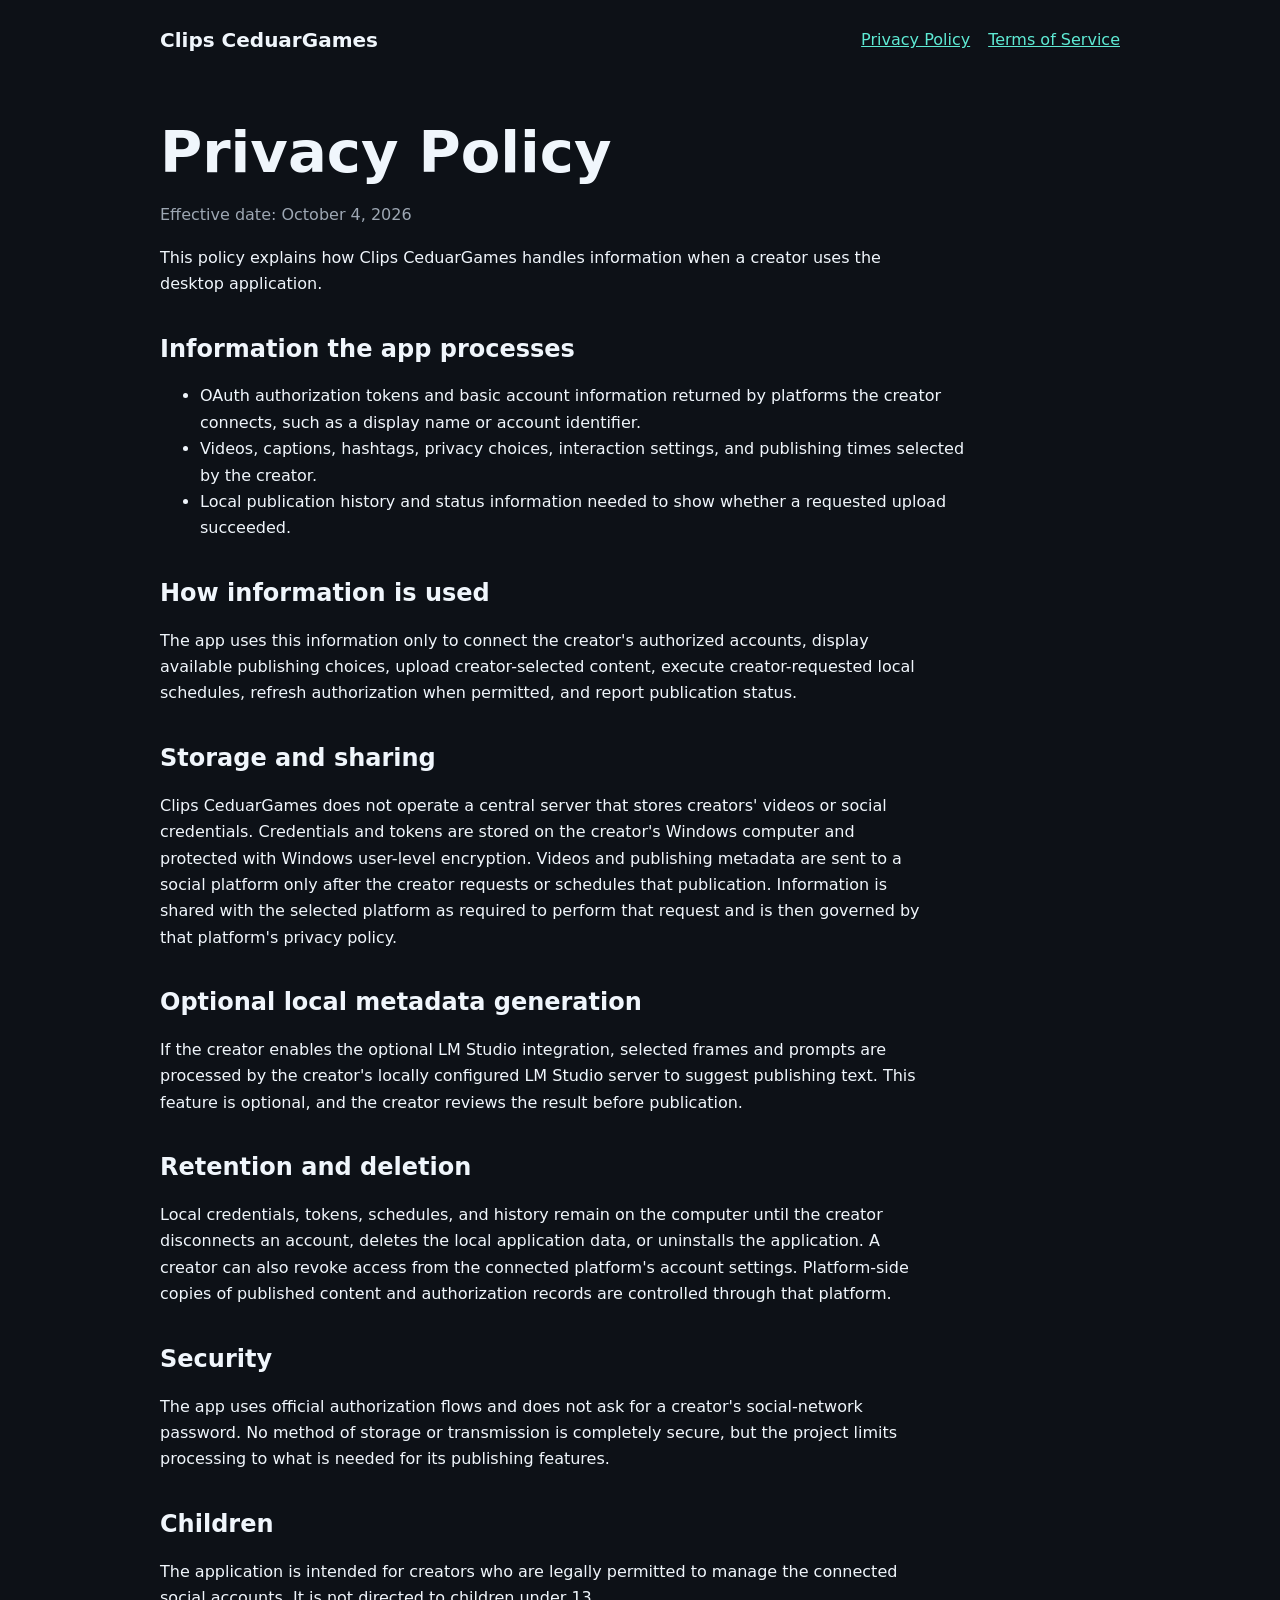
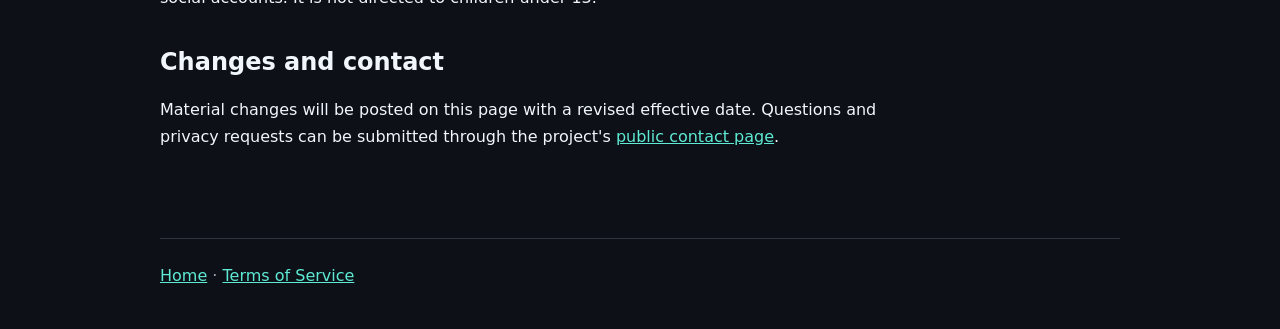
==== privacy.html @ dc1ae51b "Cargar scripts para visualización" ====
<!doctype html>
<html lang="en">
<head>
  <meta charset="utf-8">
  <meta name="viewport" content="width=device-width, initial-scale=1">
  <title>Privacy Policy — Clips CeduarGames</title>
  <link rel="stylesheet" href="styles.css">
</head>
<body>
  <header>
    <a class="brand" href="index.html">Clips CeduarGames</a>
    <nav><a href="privacy.html">Privacy Policy</a><a href="terms.html">Terms of Service</a></nav>
  </header>
  <main>
    <h1>Privacy Policy</h1>
    <p class="muted">Effective date: October 4, 2026</p>
    <p>This policy explains how Clips CeduarGames handles information when a creator uses the desktop application.</p>

    <h2>Information the app processes</h2>
    <ul>
      <li>OAuth authorization tokens and basic account information returned by platforms the creator connects, such as a display name or account identifier.</li>
      <li>Videos, captions, hashtags, privacy choices, interaction settings, and publishing times selected by the creator.</li>
      <li>Local publication history and status information needed to show whether a requested upload succeeded.</li>
    </ul>

    <h2>How information is used</h2>
    <p>The app uses this information only to connect the creator's authorized accounts, display available publishing choices, upload creator-selected content, execute creator-requested local schedules, refresh authorization when permitted, and report publication status.</p>

    <h2>Storage and sharing</h2>
    <p>Clips CeduarGames does not operate a central server that stores creators' videos or social credentials. Credentials and tokens are stored on the creator's Windows computer and protected with Windows user-level encryption. Videos and publishing metadata are sent to a social platform only after the creator requests or schedules that publication. Information is shared with the selected platform as required to perform that request and is then governed by that platform's privacy policy.</p>

    <h2>Optional local metadata generation</h2>
    <p>If the creator enables the optional LM Studio integration, selected frames and prompts are processed by the creator's locally configured LM Studio server to suggest publishing text. This feature is optional, and the creator reviews the result before publication.</p>

    <h2>Retention and deletion</h2>
    <p>Local credentials, tokens, schedules, and history remain on the computer until the creator disconnects an account, deletes the local application data, or uninstalls the application. A creator can also revoke access from the connected platform's account settings. Platform-side copies of published content and authorization records are controlled through that platform.</p>

    <h2>Security</h2>
    <p>The app uses official authorization flows and does not ask for a creator's social-network password. No method of storage or transmission is completely secure, but the project limits processing to what is needed for its publishing features.</p>

    <h2>Children</h2>
    <p>The application is intended for creators who are legally permitted to manage the connected social accounts. It is not directed to children under 13.</p>

    <h2>Changes and contact</h2>
    <p>Material changes will be posted on this page with a revised effective date. Questions and privacy requests can be submitted through the project's <a href="https://github.com/CesarWKR/clips/issues">public contact page</a>.</p>
  </main>
  <footer><a href="index.html">Home</a> · <a href="terms.html">Terms of Service</a></footer>
</body>
</html>
---- styles.css ----
:root {
  color-scheme: dark;
  --bg: #0d1117;
  --panel: #161b22;
  --text: #f0f6fc;
  --muted: #9da7b3;
  --accent: #5eead4;
  --border: #30363d;
}

* { box-sizing: border-box; }
body {
  margin: 0;
  background: var(--bg);
  color: var(--text);
  font: 16px/1.65 system-ui, -apple-system, "Segoe UI", sans-serif;
}
a { color: var(--accent); }
header, main, footer { width: min(960px, calc(100% - 32px)); margin: auto; }
header { display: flex; align-items: center; justify-content: space-between; padding: 24px 0; }
.brand { color: var(--text); font-size: 1.25rem; font-weight: 750; text-decoration: none; }
nav { display: flex; gap: 18px; flex-wrap: wrap; }
main { padding: 40px 0 72px; }
.hero, .card { border: 1px solid var(--border); background: var(--panel); border-radius: 16px; }
.hero { padding: clamp(28px, 6vw, 64px); }
.cards { display: grid; grid-template-columns: repeat(auto-fit, minmax(220px, 1fr)); gap: 16px; margin-top: 24px; }
.card { padding: 22px; }
h1 { font-size: clamp(2rem, 5vw, 3.6rem); line-height: 1.1; margin: 0 0 18px; }
h2 { margin-top: 36px; line-height: 1.25; }
h3 { margin-top: 0; }
p, li { max-width: 76ch; }
.lead, .muted { color: var(--muted); }
.button { display: inline-block; margin-top: 12px; padding: 10px 16px; border-radius: 9px; background: var(--accent); color: #071311; font-weight: 700; text-decoration: none; }
footer { border-top: 1px solid var(--border); padding: 24px 0 40px; color: var(--muted); }
@media (max-width: 620px) { header { align-items: flex-start; flex-direction: column; gap: 12px; } }
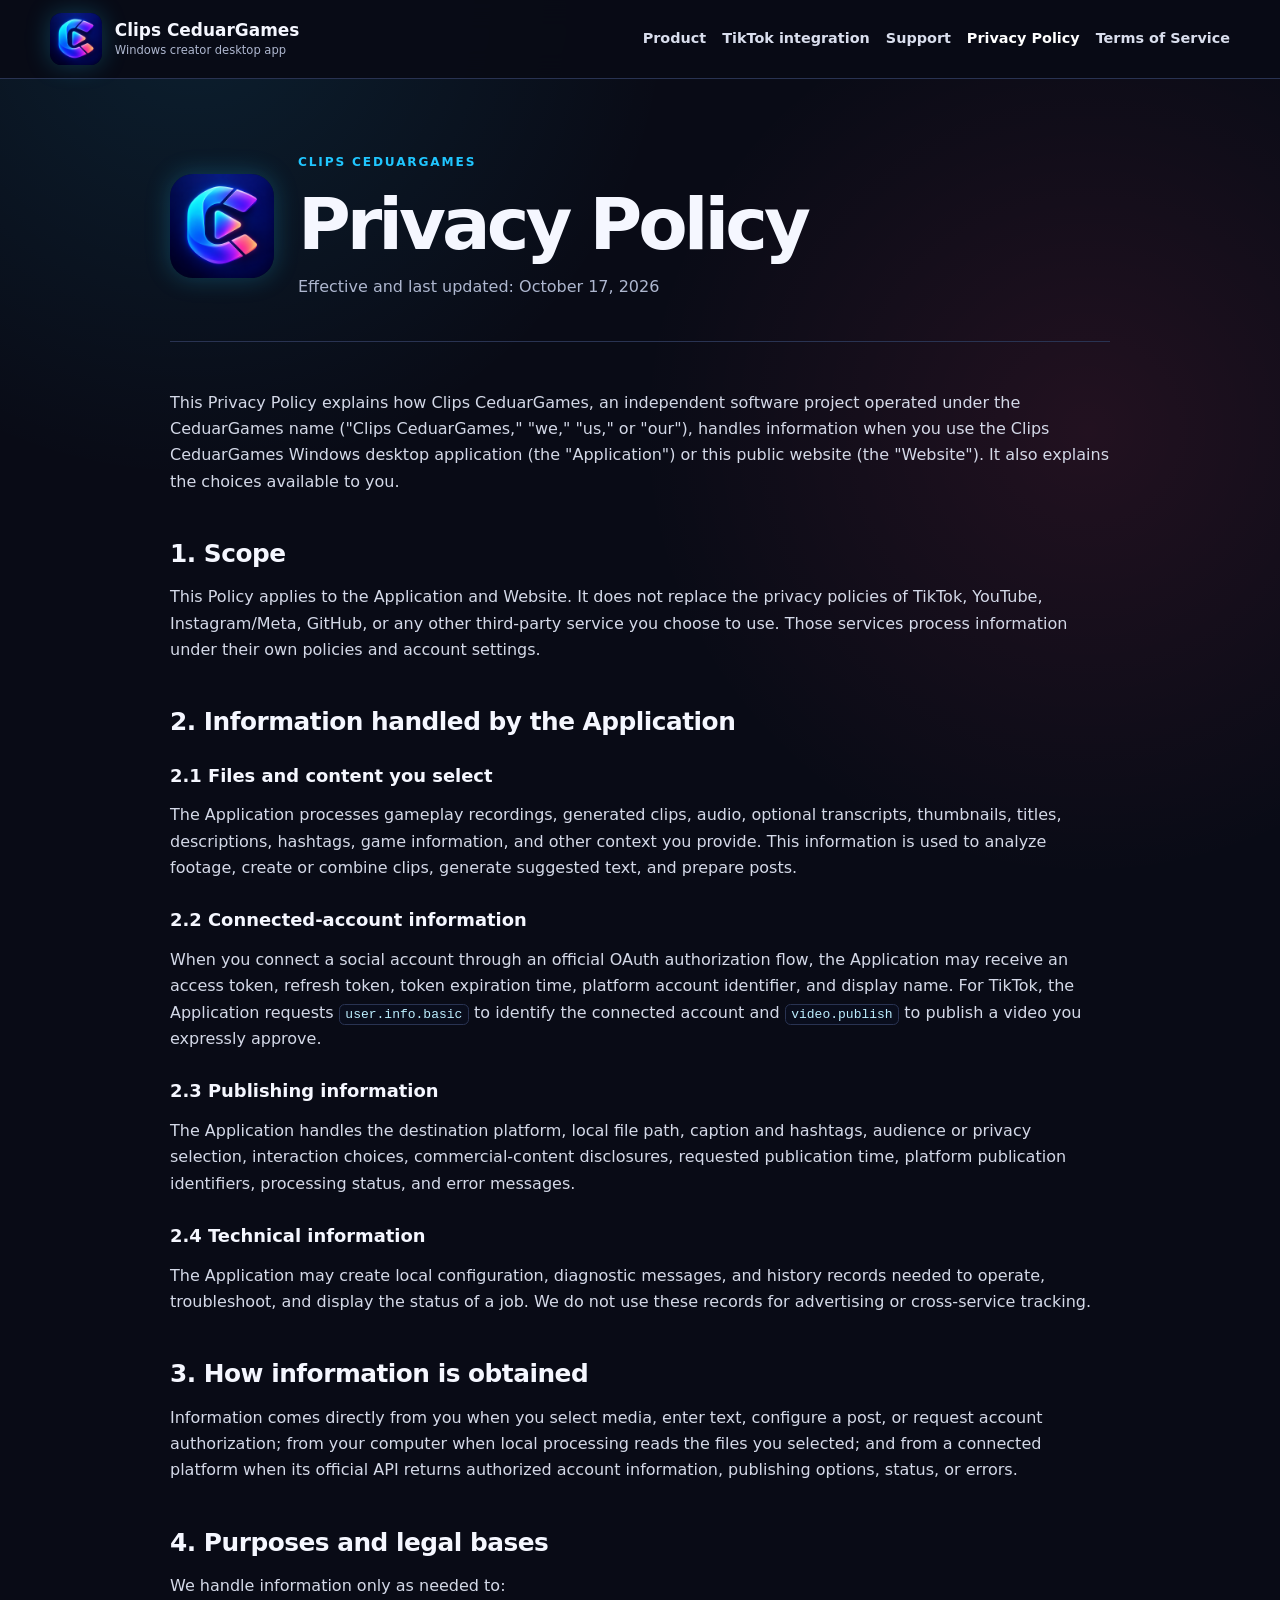
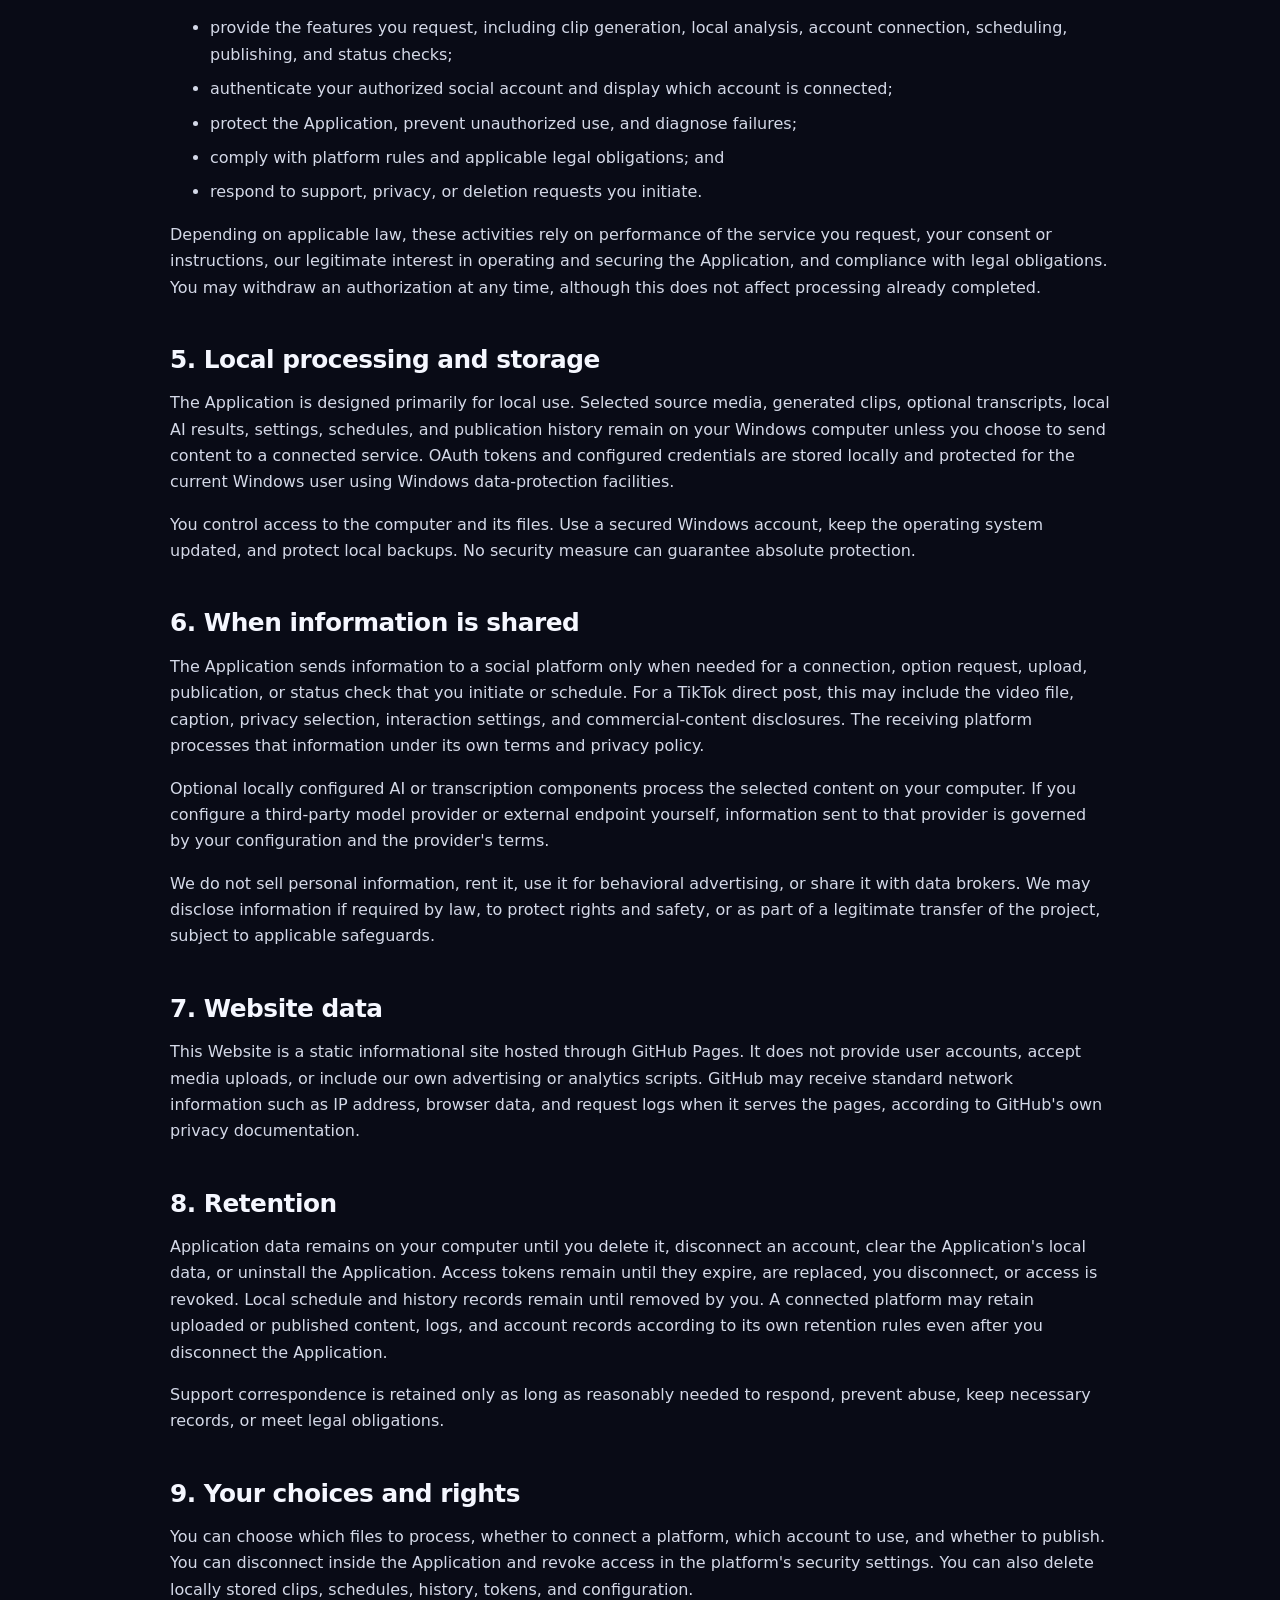
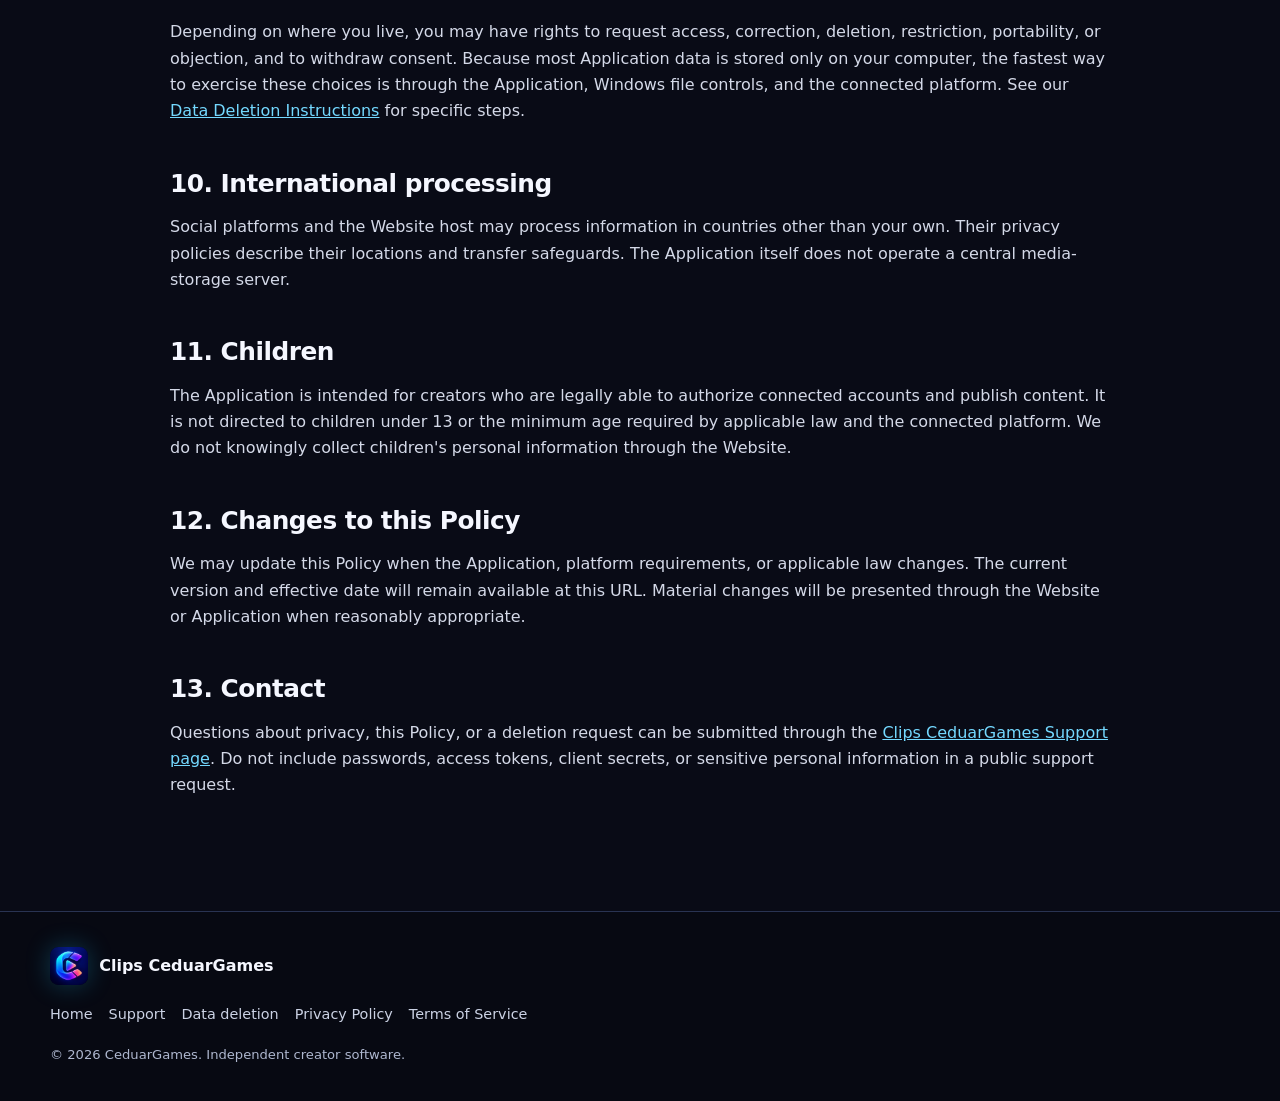
==== commit 5a27fc05: "Agregar cambios y correcciones Amplía sitio y documentos para revisión de TikTok" ====
--- a/privacy.html
+++ b/privacy.html
@@ -3,47 +3,64 @@
 <head>
   <meta charset="utf-8">
   <meta name="viewport" content="width=device-width, initial-scale=1">
-  <title>Privacy Policy — Clips CeduarGames</title>
+  <title>Privacy Policy | Clips CeduarGames</title>
+  <meta name="description" content="Privacy Policy for the Clips CeduarGames Windows desktop application and website.">
+  <link rel="canonical" href="https://ceduargames.github.io/clips-ceduargames-site/privacy.html">
+  <link rel="icon" type="image/png" href="clips-ceduargames-app-icon-1024.png">
+  <link rel="apple-touch-icon" href="clips-ceduargames-app-icon-1024.png">
   <link rel="stylesheet" href="styles.css">
 </head>
 <body>
-  <header>
-    <a class="brand" href="index.html">Clips CeduarGames</a>
-    <nav><a href="privacy.html">Privacy Policy</a><a href="terms.html">Terms of Service</a></nav>
+  <header class="site-header">
+    <a class="brand" href="index.html" aria-label="Clips CeduarGames home"><img src="clips-ceduargames-app-icon-1024.png" alt="Clips CeduarGames app icon" width="52" height="52"><span>Clips CeduarGames<small>Windows creator desktop app</small></span></a>
+    <nav aria-label="Main navigation"><a href="index.html">Product</a><a href="index.html#tiktok">TikTok integration</a><a href="support.html">Support</a><a aria-current="page" href="privacy.html">Privacy Policy</a><a href="terms.html">Terms of Service</a></nav>
   </header>
-  <main>
-    <h1>Privacy Policy</h1>
-    <p class="muted">Effective date: October 4, 2026</p>
-    <p>This policy explains how Clips CeduarGames handles information when a creator uses the desktop application.</p>
-
-    <h2>Information the app processes</h2>
-    <ul>
-      <li>OAuth authorization tokens and basic account information returned by platforms the creator connects, such as a display name or account identifier.</li>
-      <li>Videos, captions, hashtags, privacy choices, interaction settings, and publishing times selected by the creator.</li>
-      <li>Local publication history and status information needed to show whether a requested upload succeeded.</li>
-    </ul>
-
-    <h2>How information is used</h2>
-    <p>The app uses this information only to connect the creator's authorized accounts, display available publishing choices, upload creator-selected content, execute creator-requested local schedules, refresh authorization when permitted, and report publication status.</p>
-
-    <h2>Storage and sharing</h2>
-    <p>Clips CeduarGames does not operate a central server that stores creators' videos or social credentials. Credentials and tokens are stored on the creator's Windows computer and protected with Windows user-level encryption. Videos and publishing metadata are sent to a social platform only after the creator requests or schedules that publication. Information is shared with the selected platform as required to perform that request and is then governed by that platform's privacy policy.</p>
-
-    <h2>Optional local metadata generation</h2>
-    <p>If the creator enables the optional LM Studio integration, selected frames and prompts are processed by the creator's locally configured LM Studio server to suggest publishing text. This feature is optional, and the creator reviews the result before publication.</p>
-
-    <h2>Retention and deletion</h2>
-    <p>Local credentials, tokens, schedules, and history remain on the computer until the creator disconnects an account, deletes the local application data, or uninstalls the application. A creator can also revoke access from the connected platform's account settings. Platform-side copies of published content and authorization records are controlled through that platform.</p>
-
-    <h2>Security</h2>
-    <p>The app uses official authorization flows and does not ask for a creator's social-network password. No method of storage or transmission is completely secure, but the project limits processing to what is needed for its publishing features.</p>
-
-    <h2>Children</h2>
-    <p>The application is intended for creators who are legally permitted to manage the connected social accounts. It is not directed to children under 13.</p>
-
-    <h2>Changes and contact</h2>
-    <p>Material changes will be posted on this page with a revised effective date. Questions and privacy requests can be submitted through the project's <a href="https://github.com/CesarWKR/clips/issues">public contact page</a>.</p>
+  <main class="legal-page">
+    <div class="legal-heading"><img src="clips-ceduargames-app-icon-1024.png" alt="Clips CeduarGames app icon" width="104" height="104"><div><p class="eyebrow">CLIPS CEDUARGAMES</p><h1>Privacy Policy</h1><p>Effective and last updated: October 17, 2026</p></div></div>
+    <article class="legal-content">
+      <p>This Privacy Policy explains how Clips CeduarGames, an independent software project operated under the CeduarGames name ("Clips CeduarGames," "we," "us," or "our"), handles information when you use the Clips CeduarGames Windows desktop application (the "Application") or this public website (the "Website"). It also explains the choices available to you.</p>
+      <h2>1. Scope</h2>
+      <p>This Policy applies to the Application and Website. It does not replace the privacy policies of TikTok, YouTube, Instagram/Meta, GitHub, or any other third-party service you choose to use. Those services process information under their own policies and account settings.</p>
+      <h2>2. Information handled by the Application</h2>
+      <h3>2.1 Files and content you select</h3>
+      <p>The Application processes gameplay recordings, generated clips, audio, optional transcripts, thumbnails, titles, descriptions, hashtags, game information, and other context you provide. This information is used to analyze footage, create or combine clips, generate suggested text, and prepare posts.</p>
+      <h3>2.2 Connected-account information</h3>
+      <p>When you connect a social account through an official OAuth authorization flow, the Application may receive an access token, refresh token, token expiration time, platform account identifier, and display name. For TikTok, the Application requests <code>user.info.basic</code> to identify the connected account and <code>video.publish</code> to publish a video you expressly approve.</p>
+      <h3>2.3 Publishing information</h3>
+      <p>The Application handles the destination platform, local file path, caption and hashtags, audience or privacy selection, interaction choices, commercial-content disclosures, requested publication time, platform publication identifiers, processing status, and error messages.</p>
+      <h3>2.4 Technical information</h3>
+      <p>The Application may create local configuration, diagnostic messages, and history records needed to operate, troubleshoot, and display the status of a job. We do not use these records for advertising or cross-service tracking.</p>
+      <h2>3. How information is obtained</h2>
+      <p>Information comes directly from you when you select media, enter text, configure a post, or request account authorization; from your computer when local processing reads the files you selected; and from a connected platform when its official API returns authorized account information, publishing options, status, or errors.</p>
+      <h2>4. Purposes and legal bases</h2>
+      <p>We handle information only as needed to:</p>
+      <ul><li>provide the features you request, including clip generation, local analysis, account connection, scheduling, publishing, and status checks;</li><li>authenticate your authorized social account and display which account is connected;</li><li>protect the Application, prevent unauthorized use, and diagnose failures;</li><li>comply with platform rules and applicable legal obligations; and</li><li>respond to support, privacy, or deletion requests you initiate.</li></ul>
+      <p>Depending on applicable law, these activities rely on performance of the service you request, your consent or instructions, our legitimate interest in operating and securing the Application, and compliance with legal obligations. You may withdraw an authorization at any time, although this does not affect processing already completed.</p>
+      <h2>5. Local processing and storage</h2>
+      <p>The Application is designed primarily for local use. Selected source media, generated clips, optional transcripts, local AI results, settings, schedules, and publication history remain on your Windows computer unless you choose to send content to a connected service. OAuth tokens and configured credentials are stored locally and protected for the current Windows user using Windows data-protection facilities.</p>
+      <p>You control access to the computer and its files. Use a secured Windows account, keep the operating system updated, and protect local backups. No security measure can guarantee absolute protection.</p>
+      <h2>6. When information is shared</h2>
+      <p>The Application sends information to a social platform only when needed for a connection, option request, upload, publication, or status check that you initiate or schedule. For a TikTok direct post, this may include the video file, caption, privacy selection, interaction settings, and commercial-content disclosures. The receiving platform processes that information under its own terms and privacy policy.</p>
+      <p>Optional locally configured AI or transcription components process the selected content on your computer. If you configure a third-party model provider or external endpoint yourself, information sent to that provider is governed by your configuration and the provider's terms.</p>
+      <p>We do not sell personal information, rent it, use it for behavioral advertising, or share it with data brokers. We may disclose information if required by law, to protect rights and safety, or as part of a legitimate transfer of the project, subject to applicable safeguards.</p>
+      <h2>7. Website data</h2>
+      <p>This Website is a static informational site hosted through GitHub Pages. It does not provide user accounts, accept media uploads, or include our own advertising or analytics scripts. GitHub may receive standard network information such as IP address, browser data, and request logs when it serves the pages, according to GitHub's own privacy documentation.</p>
+      <h2>8. Retention</h2>
+      <p>Application data remains on your computer until you delete it, disconnect an account, clear the Application's local data, or uninstall the Application. Access tokens remain until they expire, are replaced, you disconnect, or access is revoked. Local schedule and history records remain until removed by you. A connected platform may retain uploaded or published content, logs, and account records according to its own retention rules even after you disconnect the Application.</p>
+      <p>Support correspondence is retained only as long as reasonably needed to respond, prevent abuse, keep necessary records, or meet legal obligations.</p>
+      <h2>9. Your choices and rights</h2>
+      <p>You can choose which files to process, whether to connect a platform, which account to use, and whether to publish. You can disconnect inside the Application and revoke access in the platform's security settings. You can also delete locally stored clips, schedules, history, tokens, and configuration.</p>
+      <p>Depending on where you live, you may have rights to request access, correction, deletion, restriction, portability, or objection, and to withdraw consent. Because most Application data is stored only on your computer, the fastest way to exercise these choices is through the Application, Windows file controls, and the connected platform. See our <a href="data-deletion.html">Data Deletion Instructions</a> for specific steps.</p>
+      <h2>10. International processing</h2>
+      <p>Social platforms and the Website host may process information in countries other than your own. Their privacy policies describe their locations and transfer safeguards. The Application itself does not operate a central media-storage server.</p>
+      <h2>11. Children</h2>
+      <p>The Application is intended for creators who are legally able to authorize connected accounts and publish content. It is not directed to children under 13 or the minimum age required by applicable law and the connected platform. We do not knowingly collect children's personal information through the Website.</p>
+      <h2>12. Changes to this Policy</h2>
+      <p>We may update this Policy when the Application, platform requirements, or applicable law changes. The current version and effective date will remain available at this URL. Material changes will be presented through the Website or Application when reasonably appropriate.</p>
+      <h2>13. Contact</h2>
+      <p>Questions about privacy, this Policy, or a deletion request can be submitted through the <a href="support.html">Clips CeduarGames Support page</a>. Do not include passwords, access tokens, client secrets, or sensitive personal information in a public support request.</p>
+    </article>
   </main>
-  <footer><a href="index.html">Home</a> · <a href="terms.html">Terms of Service</a></footer>
+  <footer><div class="footer-brand"><img src="clips-ceduargames-app-icon-1024.png" alt="" width="38" height="38"><strong>Clips CeduarGames</strong></div><nav aria-label="Legal and support links"><a href="index.html">Home</a><a href="support.html">Support</a><a href="data-deletion.html">Data deletion</a><a href="privacy.html">Privacy Policy</a><a href="terms.html">Terms of Service</a></nav><p>© 2026 CeduarGames. Independent creator software.</p></footer>
 </body>
 </html>
--- a/styles.css
+++ b/styles.css
@@ -1,35 +1,70 @@
 :root {
-  color-scheme: dark;
-  --bg: #0d1117;
-  --panel: #161b22;
-  --text: #f0f6fc;
-  --muted: #9da7b3;
-  --accent: #5eead4;
-  --border: #30363d;
+  --bg: #090b16; --surface: #10152a; --surface-2: #151c36; --text: #f5f7ff;
+  --muted: #aeb7cf; --line: #293352; --blue: #20c6ff; --purple: #8a5cff;
+  --pink: #ff4778; --max: 1180px; color-scheme: dark;
 }
-
 * { box-sizing: border-box; }
-body {
-  margin: 0;
-  background: var(--bg);
-  color: var(--text);
-  font: 16px/1.65 system-ui, -apple-system, "Segoe UI", sans-serif;
-}
-a { color: var(--accent); }
-header, main, footer { width: min(960px, calc(100% - 32px)); margin: auto; }
-header { display: flex; align-items: center; justify-content: space-between; padding: 24px 0; }
-.brand { color: var(--text); font-size: 1.25rem; font-weight: 750; text-decoration: none; }
-nav { display: flex; gap: 18px; flex-wrap: wrap; }
-main { padding: 40px 0 72px; }
-.hero, .card { border: 1px solid var(--border); background: var(--panel); border-radius: 16px; }
-.hero { padding: clamp(28px, 6vw, 64px); }
-.cards { display: grid; grid-template-columns: repeat(auto-fit, minmax(220px, 1fr)); gap: 16px; margin-top: 24px; }
-.card { padding: 22px; }
-h1 { font-size: clamp(2rem, 5vw, 3.6rem); line-height: 1.1; margin: 0 0 18px; }
-h2 { margin-top: 36px; line-height: 1.25; }
-h3 { margin-top: 0; }
-p, li { max-width: 76ch; }
-.lead, .muted { color: var(--muted); }
-.button { display: inline-block; margin-top: 12px; padding: 10px 16px; border-radius: 9px; background: var(--accent); color: #071311; font-weight: 700; text-decoration: none; }
-footer { border-top: 1px solid var(--border); padding: 24px 0 40px; color: var(--muted); }
-@media (max-width: 620px) { header { align-items: flex-start; flex-direction: column; gap: 12px; } }
+html { scroll-behavior: smooth; }
+body { margin: 0; overflow-x: hidden; color: var(--text); background: radial-gradient(circle at 15% 0%, rgba(32,198,255,.11), transparent 30rem), radial-gradient(circle at 85% 10%, rgba(255,71,120,.10), transparent 28rem), var(--bg); font-family: Inter, ui-sans-serif, system-ui, -apple-system, BlinkMacSystemFont, "Segoe UI", sans-serif; line-height: 1.65; }
+a { color: #74d9ff; } a:hover { color: #b6ecff; }
+code { color: #bdefff; background: #090d1c; border: 1px solid var(--line); border-radius: .35rem; padding: .12rem .35rem; }
+.site-header { position: sticky; top: 0; z-index: 10; display: flex; align-items: center; justify-content: space-between; gap: 2rem; padding: .8rem max(1.25rem, calc((100% - var(--max)) / 2)); background: rgba(9,11,22,.94); border-bottom: 1px solid var(--line); backdrop-filter: blur(14px); }
+.brand { display: flex; align-items: center; gap: .8rem; color: var(--text); text-decoration: none; font-size: 1.06rem; font-weight: 800; line-height: 1.2; white-space: nowrap; }
+.brand img, .legal-heading img, .footer-brand img { border-radius: 22%; box-shadow: 0 0 24px rgba(32,198,255,.25); }
+.brand small { display: block; color: var(--muted); font-size: .72rem; font-weight: 500; margin-top: .22rem; }
+.site-header nav, footer nav { display: flex; flex-wrap: wrap; align-items: center; justify-content: flex-end; gap: .45rem 1rem; }
+.site-header nav a { color: #d9deed; text-decoration: none; font-size: .9rem; font-weight: 650; }
+.site-header nav a:hover, .site-header nav a[aria-current="page"] { color: #fff; }
+main { min-height: 70vh; }
+.hero, .section, .legal-page { width: min(var(--max), calc(100% - 2.5rem)); margin-inline: auto; }
+.hero { display: grid; grid-template-columns: minmax(0, 1.08fr) minmax(0, .92fr); align-items: center; gap: 4rem; padding: 7rem 0 6rem; }
+.hero-copy, .app-preview { min-width: 0; }
+.eyebrow { margin: 0 0 .7rem; color: var(--blue); font-size: .76rem; font-weight: 850; letter-spacing: .15em; }
+h1, h2, h3 { margin-top: 0; line-height: 1.15; }
+h1 { overflow-wrap: anywhere; font-size: clamp(2.7rem, 6vw, 5.2rem); letter-spacing: -.055em; margin-bottom: 1.4rem; }
+h2 { font-size: clamp(2rem, 4vw, 3.1rem); letter-spacing: -.035em; margin-bottom: 1rem; }
+h3 { font-size: 1.22rem; margin-bottom: .65rem; }
+.lead { color: #c8cee0; font-size: 1.16rem; max-width: 43rem; }
+.actions { display: flex; flex-wrap: wrap; gap: .8rem; margin: 2rem 0; } .actions.centered { justify-content: center; }
+.button { display: inline-flex; align-items: center; justify-content: center; min-height: 2.8rem; padding: .66rem 1.1rem; border-radius: .62rem; text-decoration: none; font-weight: 760; }
+.button.primary { color: #080b14; background: linear-gradient(100deg, var(--blue), #8be4ff); }
+.button.secondary { color: var(--text); border: 1px solid var(--line); background: var(--surface); }
+.inline-button { margin-top: .4rem; }
+.trust-list { display: flex; flex-wrap: wrap; gap: .65rem 1.35rem; padding: 0; color: var(--muted); list-style: none; font-size: .9rem; }
+.trust-list li::before { content: "✓"; color: var(--blue); font-weight: 900; margin-right: .4rem; }
+.app-preview { border: 1px solid #354263; border-radius: 1rem; padding: 1.15rem; background: linear-gradient(145deg, rgba(22,29,56,.96), rgba(9,13,29,.96)); box-shadow: 0 30px 90px rgba(0,0,0,.38), 0 0 70px rgba(138,92,255,.09); transform: rotate(1deg); }
+.preview-title { color: var(--muted); font-size: .82rem; border-bottom: 1px solid var(--line); padding-bottom: .85rem; }
+.preview-title span { display: inline-block; width: .55rem; height: .55rem; border-radius: 50%; margin-right: .3rem; background: var(--pink); }
+.preview-title span:nth-child(2) { background: #ffd35c; } .preview-title span:nth-child(3) { background: #52df9d; margin-right: .75rem; }
+.drop-zone { margin: 1rem 0; padding: 2.2rem 1rem; text-align: center; border: 1px dashed #3d7aa1; border-radius: .65rem; color: #bfeeff; background: rgba(32,198,255,.06); }
+.preview-row { display: flex; justify-content: space-between; gap: 1rem; padding: .8rem .2rem; border-bottom: 1px solid var(--line); color: var(--muted); font-size: .88rem; } .preview-row strong { color: var(--text); }
+.preview-action { margin-top: 1rem; padding: .72rem; text-align: center; border-radius: .48rem; font-weight: 850; background: linear-gradient(100deg, var(--pink), var(--purple)); }
+.section { padding: 5.5rem 0; }
+.section.alt { width: 100%; padding-inline: max(1.25rem, calc((100% - var(--max)) / 2)); background: rgba(16,21,42,.58); border-block: 1px solid var(--line); }
+.section-heading { max-width: 48rem; margin-bottom: 2.5rem; }
+.section-heading > p:last-child, .two-column > div > p { color: var(--muted); }
+.feature-grid { display: grid; grid-template-columns: repeat(4, 1fr); gap: 1rem; } .feature-grid.compact { grid-template-columns: repeat(2, 1fr); }
+.card, .panel { border: 1px solid var(--line); border-radius: .85rem; padding: 1.45rem; background: linear-gradient(145deg, rgba(21,28,54,.92), rgba(13,18,37,.92)); }
+.card p, .panel p { color: var(--muted); margin-bottom: 0; } .card-number { display: block; color: var(--pink); font-size: .75rem; font-weight: 850; margin-bottom: 1.25rem; }
+.steps { max-width: 52rem; list-style: none; padding: 0; margin: 0; }
+.steps li { display: grid; grid-template-columns: 3rem 1fr; gap: 1.15rem; padding: 1.3rem 0; border-bottom: 1px solid var(--line); }
+.steps li > span { display: grid; place-items: center; width: 2.55rem; height: 2.55rem; border-radius: .7rem; color: #09101d; background: var(--blue); font-weight: 900; }
+.steps h3, .steps p { margin-bottom: .3rem; } .steps p { color: var(--muted); }
+.two-column { display: grid; grid-template-columns: 1fr 1fr; gap: 1.2rem; align-items: start; }
+.permission { padding: 1rem 0; border-top: 1px solid var(--line); } .permission:first-of-type { margin-top: 1rem; } .permission p { margin-top: .6rem; }
+.check-list { padding-left: 1.35rem; color: var(--muted); } .check-list li { margin: .6rem 0; }
+.notice { padding: 1rem 1.15rem; border-left: 3px solid var(--purple); border-radius: .3rem; color: #cdd3e5; background: rgba(138,92,255,.1); }
+.support-panel { align-self: stretch; } .text-link { display: inline-block; margin-top: 1rem; font-weight: 800; text-decoration: none; }
+.legal-page { padding: 4.6rem 0 6rem; max-width: 940px; }
+.legal-heading { display: flex; align-items: center; gap: 1.5rem; padding-bottom: 2.5rem; border-bottom: 1px solid var(--line); }
+.legal-heading h1 { font-size: clamp(2.5rem, 6vw, 4.5rem); margin-bottom: .5rem; } .legal-heading p:last-child { margin: 0; color: var(--muted); }
+.legal-content { padding-top: 2rem; color: #d4d9e8; }
+.legal-content h2 { margin-top: 2.8rem; font-size: 1.55rem; letter-spacing: -.02em; color: var(--text); }
+.legal-content h3 { margin-top: 1.8rem; font-size: 1.12rem; color: var(--text); } .legal-content li { margin: .5rem 0; }
+.faq-list details { border-top: 1px solid var(--line); padding: 1rem 0; } .faq-list details:last-child { border-bottom: 1px solid var(--line); }
+.faq-list summary { cursor: pointer; color: var(--text); font-weight: 750; } .faq-list details p { color: var(--muted); }
+footer { padding: 2.2rem max(1.25rem, calc((100% - var(--max)) / 2)); border-top: 1px solid var(--line); color: var(--muted); background: #070912; }
+.footer-brand { display: flex; align-items: center; gap: .7rem; color: var(--text); } footer nav { justify-content: flex-start; margin: 1.1rem 0; }
+footer nav a { color: #cbd2e4; text-decoration: none; font-size: .9rem; } footer p { margin-bottom: 0; font-size: .82rem; }
+@media (max-width: 900px) { .site-header { position: static; display: block; } .site-header nav { justify-content: flex-start; margin-top: .9rem; } .hero { grid-template-columns: 1fr; gap: 2.5rem; padding-top: 4.5rem; } .feature-grid { grid-template-columns: repeat(2, 1fr); } }
+@media (max-width: 620px) { .hero, .section, .legal-page { width: min(calc(100% - 1.4rem), var(--max)); } .section.alt { width: 100%; padding-inline: .7rem; } .site-header { max-width: 100vw; padding-inline: .7rem; } .site-header nav { display: grid; width: 100%; grid-template-columns: repeat(2, minmax(0, 1fr)); justify-content: stretch; gap: .4rem .75rem; } .site-header nav a { min-width: 0; overflow-wrap: anywhere; font-size: .79rem; } .hero { display: block; } .hero-copy, .hero-copy > *, .app-preview { max-width: 100%; } .lead { overflow-wrap: anywhere; } .trust-list { display: grid; grid-template-columns: 1fr; } .app-preview { margin-top: 3rem; } .feature-grid, .feature-grid.compact, .two-column { grid-template-columns: minmax(0, 1fr); } .legal-heading { align-items: flex-start; } .legal-heading img { width: 76px; height: 76px; } .legal-heading h1 { font-size: 2.25rem; } h1 { font-size: 2.65rem; } .preview-row { display: block; } .preview-row span { display: block; margin-top: .25rem; } }
